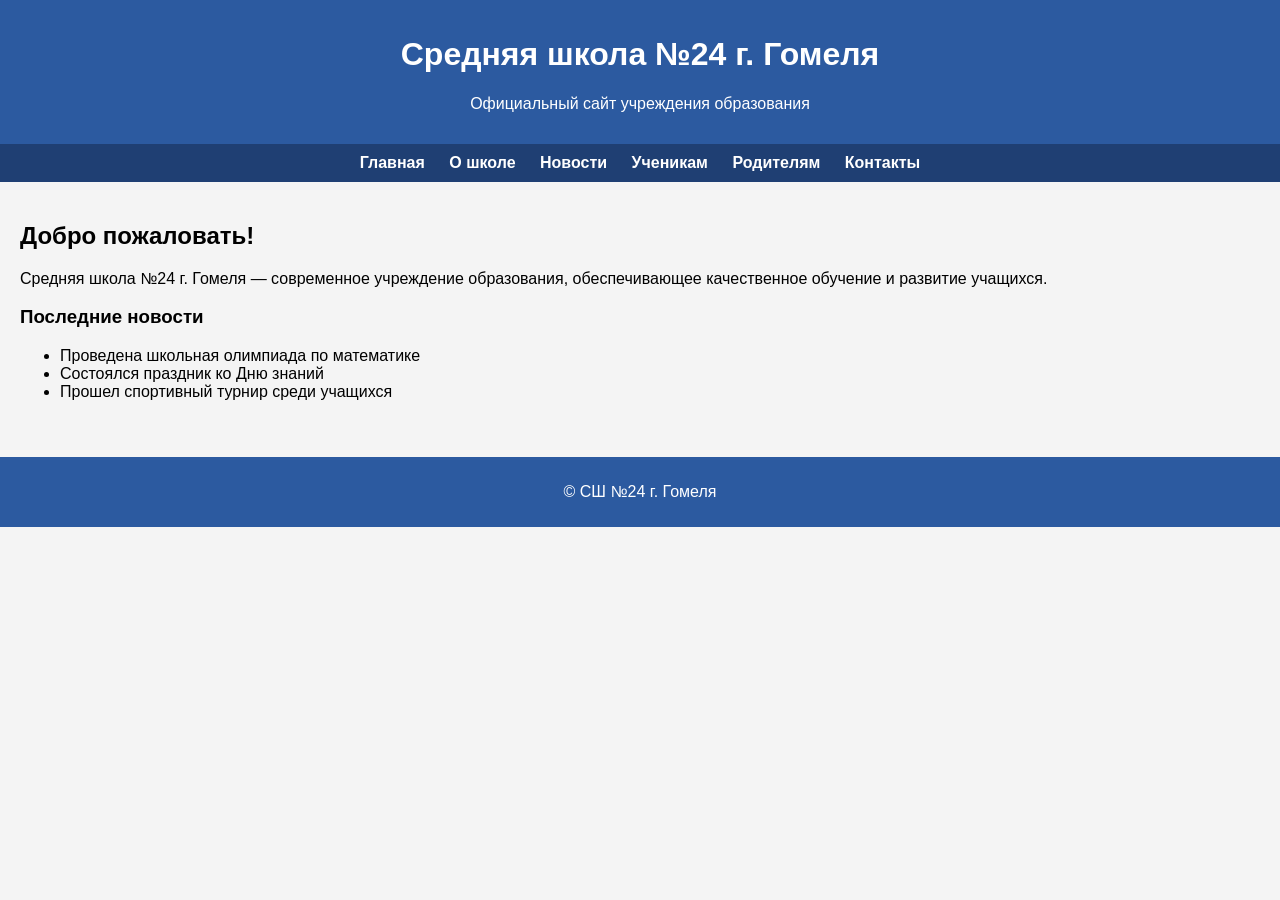
==== index.html @ 945639e1 "first commit" ====
<!DOCTYPE html>
<html>

<head>
<meta charset="UTF-8">
<title>СШ №24 г. Гомеля</title>
<link rel="stylesheet" href="style.css">
</head>

<body>

<header>
<h1>Средняя школа №24 г. Гомеля</h1>
<p>Официальный сайт учреждения образования</p>
</header>

<nav>
<a href="index.html">Главная</a>
<a href="about.html">О школе</a>
<a href="news.html">Новости</a>
<a href="students.html">Ученикам</a>
<a href="parents.html">Родителям</a>
<a href="contacts.html">Контакты</a>
</nav>

<div class="container">

<h2>Добро пожаловать!</h2>

<p>
Средняя школа №24 г. Гомеля — современное учреждение образования,
обеспечивающее качественное обучение и развитие учащихся.
</p>

<h3>Последние новости</h3>

<ul>
<li>Проведена школьная олимпиада по математике</li>
<li>Состоялся праздник ко Дню знаний</li>
<li>Прошел спортивный турнир среди учащихся</li>
</ul>

</div>

<footer>
<p>© СШ №24 г. Гомеля</p>
</footer>

</body>
</html>
---- style.css ----
body{
font-family: Arial, sans-serif;
margin:0;
background:#f4f4f4;
}

header{
background:#2c5aa0;
color:white;
padding:15px;
text-align:center;
}

nav{
background:#1f3f73;
padding:10px;
text-align:center;
}

nav a{
color:white;
margin:10px;
text-decoration:none;
font-weight:bold;
}

nav a:hover{
text-decoration:underline;
}

.container{
padding:20px;
}

footer{
background:#2c5aa0;
color:white;
text-align:center;
padding:10px;
margin-top:20px;
}
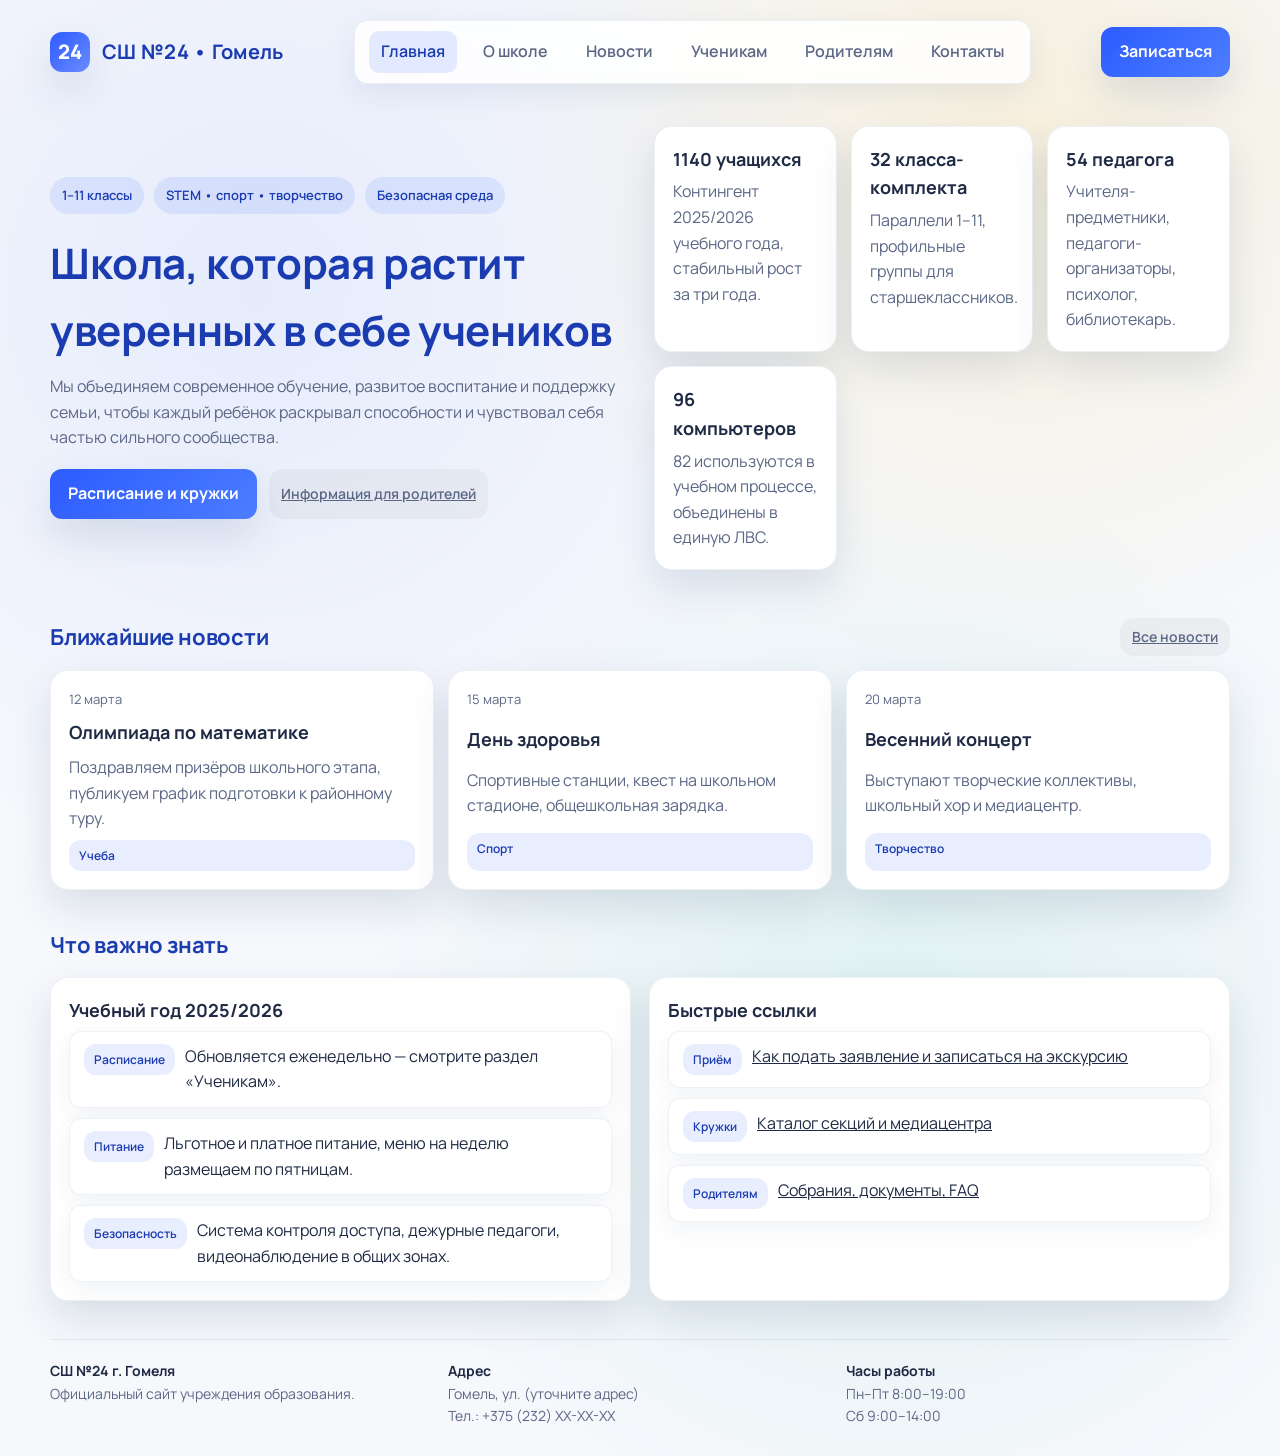
==== commit 73a59838: "Обновил контакты на главной" ====
--- a/index.html
+++ b/index.html
@@ -1,50 +1,122 @@
 <!DOCTYPE html>
-<html>
+<html lang="ru">
+<head>
+  <meta charset="UTF-8">
+  <title>СШ №24 г. Гомеля — официальный сайт</title>
+  <link rel="stylesheet" href="style.css">
+</head>
+<body>
+<div class="page">
+  <div class="wrapper">
+    <div class="topbar">
+      <div class="brand">
+        <div class="emblem">24</div>
+        <span>СШ №24 • Гомель</span>
+      </div>
+      <nav class="nav">
+        <a class="is-active" href="index.html">Главная</a>
+        <a href="about.html">О школе</a>
+        <a href="news.html">Новости</a>
+        <a href="students.html">Ученикам</a>
+        <a href="parents.html">Родителям</a>
+        <a href="contacts.html">Контакты</a>
+      </nav>
+      <a class="cta" href="contacts.html">Записаться</a>
+    </div>
 
-<head>
-<meta charset="UTF-8">
-<title>СШ №24 г. Гомеля</title>
-<link rel="stylesheet" href="style.css">
-</head>
+    <section class="hero">
+      <div class="hero-text">
+        <div class="hero-badges">
+          <span class="badge">1–11 классы</span>
+          <span class="badge">STEM • спорт • творчество</span>
+          <span class="badge">Безопасная среда</span>
+        </div>
+        <h1>Школа, которая растит уверенных в себе учеников</h1>
+        <p>Мы объединяем современное обучение, развитое воспитание и поддержку семьи, чтобы каждый ребёнок раскрывал способности и чувствовал себя частью сильного сообщества.</p>
+        <div style="display:flex;gap:12px;flex-wrap:wrap;">
+          <a class="cta" href="students.html">Расписание и кружки</a>
+          <a class="pill" href="parents.html">Информация для родителей</a>
+        </div>
+      </div>
+      <div class="stat-cards">
+        <div class="card">
+          <h3>1140 учащихся</h3>
+          <p>Контингент 2025/2026 учебного года, стабильный рост за три года.</p>
+        </div>
+        <div class="card">
+          <h3>32 класса-комплекта</h3>
+          <p>Параллели 1–11, профильные группы для старшеклассников.</p>
+        </div>
+        <div class="card">
+          <h3>54 педагога</h3>
+          <p>Учителя-предметники, педагоги-организаторы, психолог, библиотекарь.</p>
+        </div>
+        <div class="card">
+          <h3>96 компьютеров</h3>
+          <p>82 используются в учебном процессе, объединены в единую ЛВС.</p>
+        </div>
+      </div>
+    </section>
 
-<body>
+    <section class="section">
+      <div class="section-header">
+        <h2 class="section-title">Ближайшие новости</h2>
+        <a class="pill" href="news.html">Все новости</a>
+      </div>
+      <div class="grid-3">
+        <div class="card news-card">
+          <span class="date">12 марта</span>
+          <h4>Олимпиада по математике</h4>
+          <p class="muted">Поздравляем призёров школьного этапа, публикуем график подготовки к районному туру.</p>
+          <span class="tag">Учеба</span>
+        </div>
+        <div class="card news-card">
+          <span class="date">15 марта</span>
+          <h4>День здоровья</h4>
+          <p class="muted">Спортивные станции, квест на школьном стадионе, общешкольная зарядка.</p>
+          <span class="tag">Спорт</span>
+        </div>
+        <div class="card news-card">
+          <span class="date">20 марта</span>
+          <h4>Весенний концерт</h4>
+          <p class="muted">Выступают творческие коллективы, школьный хор и медиацентр.</p>
+          <span class="tag">Творчество</span>
+        </div>
+      </div>
+    </section>
 
-<header>
-<h1>Средняя школа №24 г. Гомеля</h1>
-<p>Официальный сайт учреждения образования</p>
-</header>
+    <section class="section">
+      <div class="section-header">
+        <h2 class="section-title">Что важно знать</h2>
+      </div>
+      <div class="two-col">
+        <div class="card">
+          <h3>Учебный год 2025/2026</h3>
+          <ul class="list">
+            <li><span class="tag">Расписание</span> <span>Обновляется еженедельно — смотрите раздел «Ученикам».</span></li>
+            <li><span class="tag">Питание</span> <span>Льготное и платное питание, меню на неделю размещаем по пятницам.</span></li>
+            <li><span class="tag">Безопасность</span> <span>Система контроля доступа, дежурные педагоги, видеонаблюдение в общих зонах.</span></li>
+          </ul>
+        </div>
+        <div class="card">
+          <h3>Быстрые ссылки</h3>
+          <ul class="list">
+            <li><span class="tag">Приём</span> <span><a href="contacts.html">Как подать заявление и записаться на экскурсию</a></span></li>
+            <li><span class="tag">Кружки</span> <span><a href="students.html">Каталог секций и медиацентра</a></span></li>
+            <li><span class="tag">Родителям</span> <span><a href="parents.html">Собрания, документы, FAQ</a></span></li>
+          </ul>
+        </div>
+      </div>
+    </section>
 
-<nav>
-<a href="index.html">Главная</a>
-<a href="about.html">О школе</a>
-<a href="news.html">Новости</a>
-<a href="students.html">Ученикам</a>
-<a href="parents.html">Родителям</a>
-<a href="contacts.html">Контакты</a>
-</nav>
-
-<div class="container">
-
-<h2>Добро пожаловать!</h2>
-
-<p>
-Средняя школа №24 г. Гомеля — современное учреждение образования,
-обеспечивающее качественное обучение и развитие учащихся.
-</p>
-
-<h3>Последние новости</h3>
-
-<ul>
-<li>Проведена школьная олимпиада по математике</li>
-<li>Состоялся праздник ко Дню знаний</li>
-<li>Прошел спортивный турнир среди учащихся</li>
-</ul>
-
+    <div class="footer">
+      <div class="row">
+        <div><strong>СШ №24 г. Гомеля</strong><br>Официальный сайт учреждения образования.</div>
+        <div><strong>Адрес</strong><br>Гомель, ул. (уточните адрес) <br>Тел.: +375 (232) ХХ-ХХ-ХХ</div>
+        <div><strong>Часы работы</strong><br>Пн–Пт 8:00–19:00<br>Сб 9:00–14:00</div>
+      </div>
+    </div>
+  </div>
 </div>
-
-<footer>
-<p>© СШ №24 г. Гомеля</p>
-</footer>
-
 </body>
-</html>+</html>
--- a/style.css
+++ b/style.css
@@ -1,41 +1,305 @@
-body{
-font-family: Arial, sans-serif;
-margin:0;
-background:#f4f4f4;
-}
-
-header{
-background:#2c5aa0;
-color:white;
-padding:15px;
-text-align:center;
-}
-
-nav{
-background:#1f3f73;
-padding:10px;
-text-align:center;
-}
-
-nav a{
-color:white;
-margin:10px;
-text-decoration:none;
-font-weight:bold;
-}
-
-nav a:hover{
-text-decoration:underline;
-}
-
-.container{
-padding:20px;
-}
-
-footer{
-background:#2c5aa0;
-color:white;
-text-align:center;
-padding:10px;
-margin-top:20px;
-}+@import url('https://fonts.googleapis.com/css2?family=Manrope:wght@400;500;600;700&display=swap');
+
+* {
+  box-sizing: border-box;
+}
+
+:root {
+  --primary: #2d5bff;
+  --primary-dark: #1b3bb0;
+  --accent: #ffb703;
+  --text: #1f2a44;
+  --muted: #5b6785;
+  --card: #ffffff;
+  --bg: #f6f8fc;
+  --shadow: 0 18px 40px rgba(18, 46, 94, 0.12);
+  --radius: 18px;
+}
+
+body {
+  margin: 0;
+  font-family: 'Manrope', 'Segoe UI', sans-serif;
+  background: radial-gradient(circle at 20% 20%, rgba(45, 91, 255, 0.08), transparent 38%),
+              radial-gradient(circle at 80% 10%, rgba(255, 183, 3, 0.12), transparent 32%),
+              radial-gradient(circle at 70% 70%, rgba(28, 180, 146, 0.1), transparent 40%),
+              var(--bg);
+  color: var(--text);
+  line-height: 1.6;
+  min-height: 100vh;
+}
+
+a {
+  color: inherit;
+}
+
+.page {
+  position: relative;
+  overflow: hidden;
+}
+
+.wrapper {
+  width: min(1180px, 94vw);
+  margin: 0 auto;
+}
+
+.topbar {
+  display: flex;
+  align-items: center;
+  justify-content: space-between;
+  padding: 20px 0 10px;
+}
+
+.brand {
+  display: flex;
+  align-items: center;
+  gap: 12px;
+  font-weight: 700;
+  font-size: 20px;
+  letter-spacing: 0.3px;
+  color: var(--primary-dark);
+}
+
+.brand .emblem {
+  width: 40px;
+  height: 40px;
+  border-radius: 12px;
+  background: linear-gradient(135deg, var(--primary), #6a8bff);
+  display: grid;
+  place-items: center;
+  color: #fff;
+  font-weight: 800;
+  box-shadow: var(--shadow);
+}
+
+.nav {
+  display: flex;
+  align-items: center;
+  gap: 14px;
+  background: rgba(255, 255, 255, 0.85);
+  border: 1px solid rgba(33, 62, 119, 0.08);
+  padding: 10px 14px;
+  border-radius: 14px;
+  backdrop-filter: blur(8px);
+  box-shadow: 0 10px 30px rgba(18, 46, 94, 0.08);
+}
+
+.nav a {
+  text-decoration: none;
+  color: var(--muted);
+  font-weight: 600;
+  padding: 8px 12px;
+  border-radius: 10px;
+  transition: all 0.18s ease;
+}
+
+.nav a:hover,
+.nav a.is-active {
+  color: var(--primary-dark);
+  background: rgba(45, 91, 255, 0.12);
+}
+
+.cta {
+  display: inline-flex;
+  align-items: center;
+  gap: 8px;
+  padding: 12px 18px;
+  border-radius: 12px;
+  background: linear-gradient(135deg, var(--primary), #4c7dff);
+  color: #fff;
+  font-weight: 700;
+  text-decoration: none;
+  box-shadow: var(--shadow);
+  transition: transform 0.12s ease, box-shadow 0.12s ease;
+}
+
+.cta:hover {
+  transform: translateY(-1px);
+  box-shadow: 0 20px 45px rgba(18, 46, 94, 0.18);
+}
+
+.hero {
+  display: grid;
+  grid-template-columns: repeat(auto-fit, minmax(280px, 1fr));
+  gap: 28px;
+  padding: 32px 0 10px;
+  align-items: center;
+}
+
+.hero-text h1 {
+  margin: 0 0 10px;
+  font-size: clamp(28px, 4vw, 42px);
+  color: var(--primary-dark);
+  letter-spacing: -0.4px;
+}
+
+.hero-text p {
+  margin: 0 0 18px;
+  color: var(--muted);
+  font-size: 16px;
+}
+
+.hero-badges {
+  display: flex;
+  gap: 10px;
+  flex-wrap: wrap;
+  margin-bottom: 16px;
+}
+
+.badge {
+  padding: 8px 12px;
+  border-radius: 30px;
+  background: rgba(45, 91, 255, 0.1);
+  color: var(--primary-dark);
+  font-weight: 600;
+  font-size: 13px;
+}
+
+.stat-cards {
+  display: grid;
+  grid-template-columns: repeat(auto-fit, minmax(180px, 1fr));
+  gap: 14px;
+}
+
+.card {
+  background: var(--card);
+  border-radius: var(--radius);
+  padding: 18px;
+  box-shadow: var(--shadow);
+  border: 1px solid rgba(33, 62, 119, 0.08);
+}
+
+.card h3 {
+  margin: 0 0 6px;
+  font-size: 18px;
+}
+
+.card p {
+  margin: 0;
+  color: var(--muted);
+}
+
+.pill {
+  display: inline-flex;
+  align-items: center;
+  gap: 8px;
+  padding: 8px 12px;
+  border-radius: 14px;
+  background: rgba(0, 0, 0, 0.04);
+  color: var(--muted);
+  font-weight: 600;
+  font-size: 14px;
+}
+
+.section {
+  margin: 38px 0;
+}
+
+.section-header {
+  display: flex;
+  align-items: center;
+  justify-content: space-between;
+  gap: 12px;
+  margin-bottom: 14px;
+}
+
+.section-title {
+  margin: 0;
+  font-size: 22px;
+  color: var(--primary-dark);
+  letter-spacing: -0.2px;
+}
+
+.muted {
+  color: var(--muted);
+}
+
+.grid-3 {
+  display: grid;
+  grid-template-columns: repeat(auto-fit, minmax(260px, 1fr));
+  gap: 14px;
+}
+
+.list {
+  padding: 0;
+  margin: 0;
+  list-style: none;
+  display: grid;
+  gap: 10px;
+}
+
+.list li {
+  display: flex;
+  align-items: flex-start;
+  gap: 10px;
+  padding: 12px 14px;
+  background: rgba(255, 255, 255, 0.9);
+  border: 1px solid rgba(33, 62, 119, 0.08);
+  border-radius: 12px;
+  box-shadow: 0 8px 24px rgba(18, 46, 94, 0.06);
+}
+
+.tag {
+  display: inline-block;
+  padding: 6px 10px;
+  border-radius: 12px;
+  background: rgba(45, 91, 255, 0.1);
+  color: var(--primary-dark);
+  font-weight: 600;
+  font-size: 12px;
+}
+
+.news-card {
+  display: grid;
+  gap: 8px;
+}
+
+.news-card .date {
+  font-size: 13px;
+  color: var(--muted);
+}
+
+.news-card h4 {
+  margin: 0;
+  font-size: 18px;
+  color: var(--text);
+}
+
+.two-col {
+  display: grid;
+  grid-template-columns: repeat(auto-fit, minmax(260px, 1fr));
+  gap: 18px;
+}
+
+.footer {
+  margin-top: 32px;
+  padding: 20px 0 28px;
+  border-top: 1px solid rgba(33, 62, 119, 0.08);
+  color: var(--muted);
+  font-size: 14px;
+}
+
+.footer .row {
+  display: grid;
+  grid-template-columns: repeat(auto-fit, minmax(240px, 1fr));
+  gap: 14px;
+}
+
+.footer strong {
+  color: var(--text);
+}
+
+@media (max-width: 640px) {
+  .nav {
+    flex-wrap: wrap;
+    justify-content: center;
+  }
+  .topbar {
+    flex-direction: column;
+    align-items: flex-start;
+    gap: 10px;
+  }
+  .cta {
+    width: 100%;
+    justify-content: center;
+  }
+}
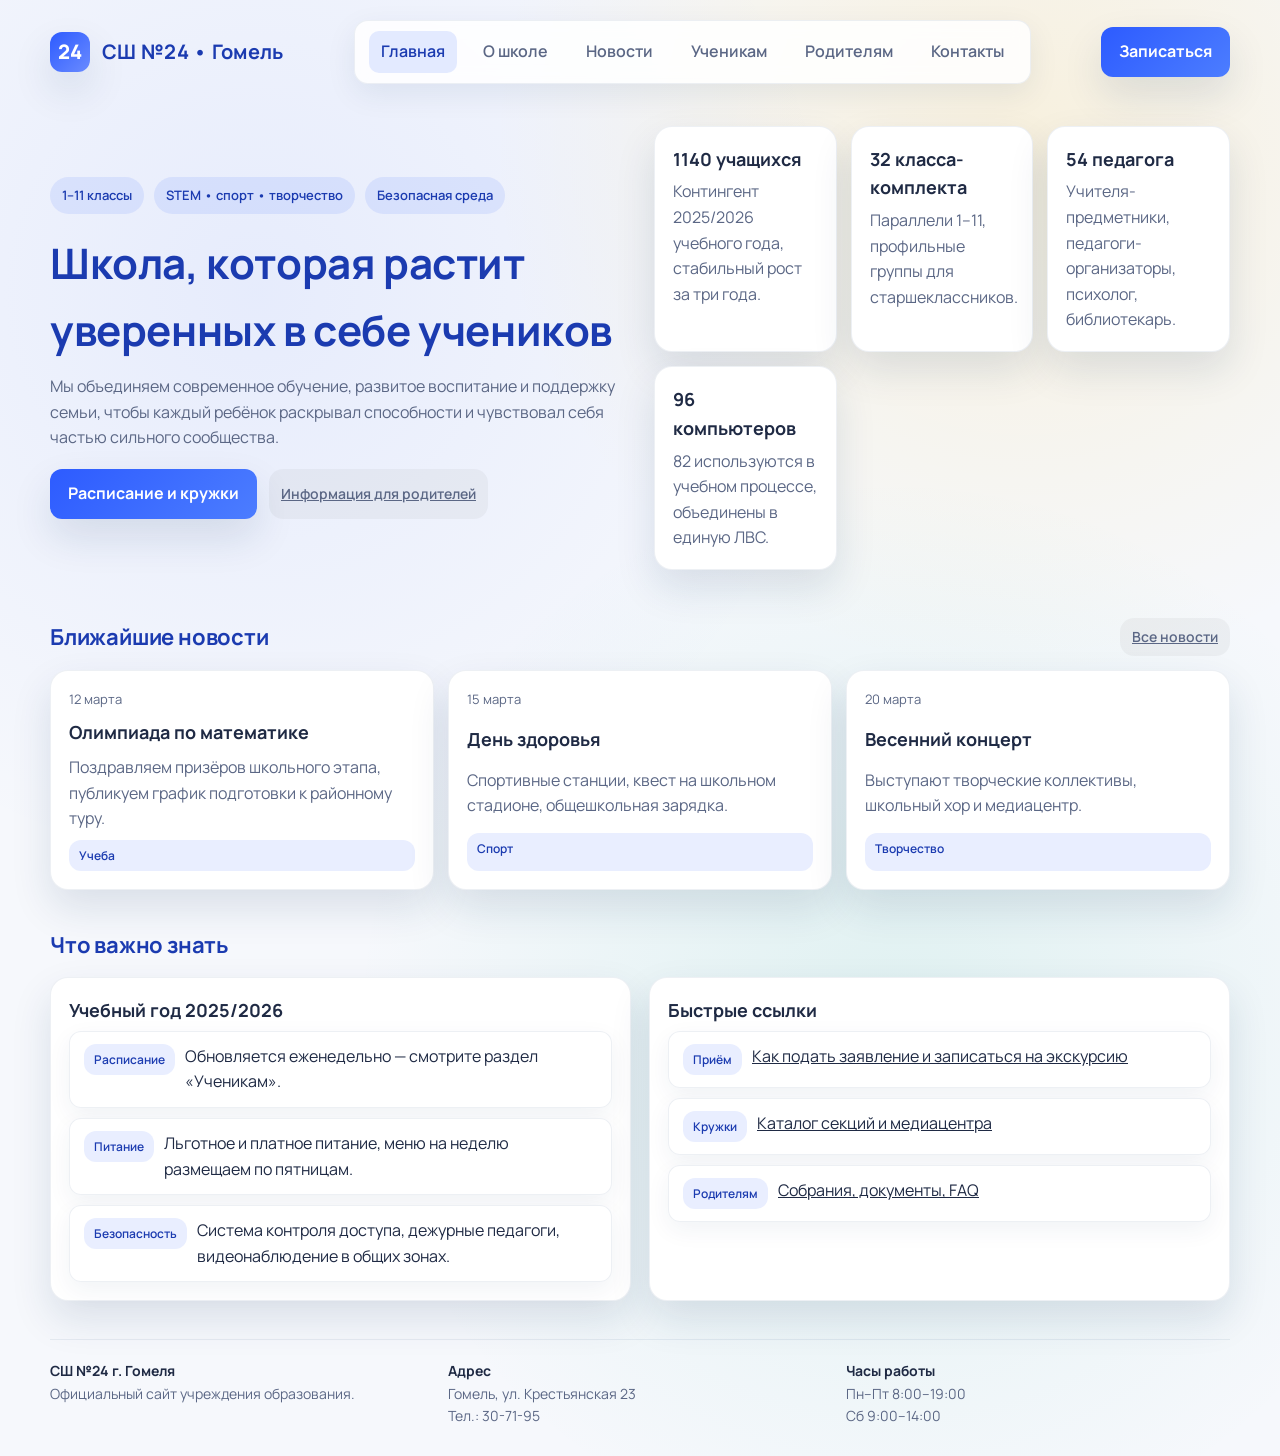
==== commit 07bb5b51: "Обновил контакты на главной" ====
--- a/index.html
+++ b/index.html
@@ -112,7 +112,7 @@
     <div class="footer">
       <div class="row">
         <div><strong>СШ №24 г. Гомеля</strong><br>Официальный сайт учреждения образования.</div>
-        <div><strong>Адрес</strong><br>Гомель, ул. (уточните адрес) <br>Тел.: +375 (232) ХХ-ХХ-ХХ</div>
+        <div><strong>Адрес</strong><br>Гомель, ул. Крестьянская 23 <br>Тел.: 30-71-95</div>
         <div><strong>Часы работы</strong><br>Пн–Пт 8:00–19:00<br>Сб 9:00–14:00</div>
       </div>
     </div>
